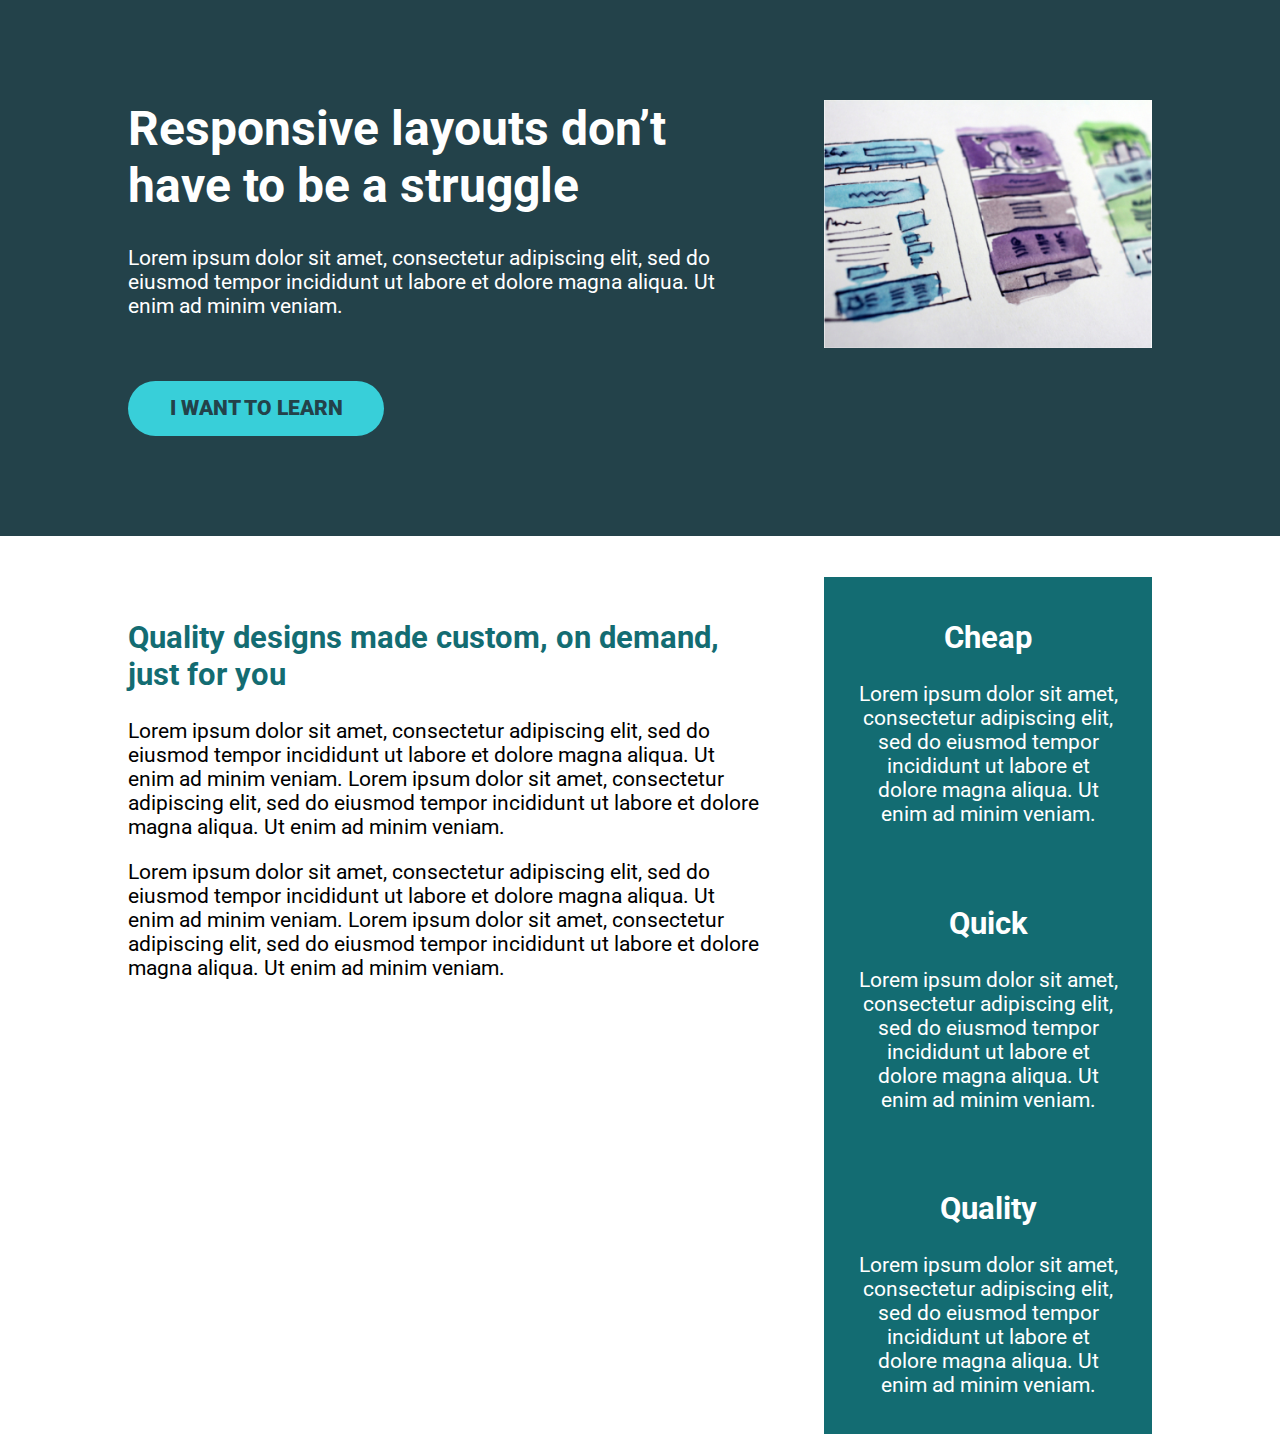
==== fc02/index.html @ 741ba319 "flex clallenge 2" ====
<!DOCTYPE html>
<html lang="en">
  <head>
    <meta charset="UTF-8" />
    <meta name="viewport" content="width=device-width, initial-scale=1.0" />
    <title>Conquering Rsponsive Layouts</title>
    <link
      href="https://fonts.googleapis.com/css2?family=Roboto:wght@400;900&display=swap"
      rel="stylesheet"
    />
    <link rel="stylesheet" href="style.css" />
  </head>
  <body>
    <section class="hero">
      <div class="container row">
        <div class="hero__text">
          <h1>Responsive layouts don’t have to be a struggle</h1>
          <p>
            Lorem ipsum dolor sit amet, consectetur adipiscing elit, sed do
            eiusmod tempor incididunt ut labore et dolore magna aliqua. Ut enim
            ad minim veniam.
          </p>
          <a href="#" class="btn">I want to learn</a>
        </div>
        <img src="img/hero-img.jpg" alt="landing mockups" class="hero__img" />
      </div>
    </section>
    <section class="main">
      <div class="container row">
        <div class="article">
          <h2 class="article__header">
            Quality designs made custom, on demand, just for you
          </h2>
          <p>
            Lorem ipsum dolor sit amet, consectetur adipiscing elit, sed do
            eiusmod tempor incididunt ut labore et dolore magna aliqua. Ut enim
            ad minim veniam. Lorem ipsum dolor sit amet, consectetur adipiscing
            elit, sed do eiusmod tempor incididunt ut labore et dolore magna
            aliqua. Ut enim ad minim veniam.
          </p>
          <p>
            Lorem ipsum dolor sit amet, consectetur adipiscing elit, sed do
            eiusmod tempor incididunt ut labore et dolore magna aliqua. Ut enim
            ad minim veniam. Lorem ipsum dolor sit amet, consectetur adipiscing
            elit, sed do eiusmod tempor incididunt ut labore et dolore magna
            aliqua. Ut enim ad minim veniam.
          </p>
        </div>
        <div class="sidebar">
          <div class="sidebar__block">
            <h2>Cheap</h2>
            <p>
              Lorem ipsum dolor sit amet, consectetur adipiscing elit, sed do
              eiusmod tempor incididunt ut labore et dolore magna aliqua. Ut
              enim ad minim veniam.
            </p>
          </div>
          <div class="sidebar__block">
            <h2>Quick</h2>
            <p>
              Lorem ipsum dolor sit amet, consectetur adipiscing elit, sed do
              eiusmod tempor incididunt ut labore et dolore magna aliqua. Ut
              enim ad minim veniam.
            </p>
          </div>
          <div class="sidebar__block">
            <h2>Quality</h2>
            <p>
              Lorem ipsum dolor sit amet, consectetur adipiscing elit, sed do
              eiusmod tempor incididunt ut labore et dolore magna aliqua. Ut
              enim ad minim veniam.
            </p>
          </div>
        </div>
      </div>
    </section>
  </body>
</html>
---- fc02/style.css ----
/* 
////// For this challenge ///////

- All text is in the text.md file

// Requirements
1. Refer to the design specs for the
   overall layout 
2. The image should line up with
   the sidebar in the section
   below

*/

*,
*::before,
*::after {
  box-sizing: border-box;
}

body {
  margin: 0;
  font-family: "Roboto", sans-serif;
  font-size: 1.3rem;
}

img {
  max-width: 100%;
}

h1 {
  font-size: 3rem;
  margin-top: 0;
}

.container {
  width: 80%;
  max-width: 1100px;
  margin: 0 auto;
}

.row {
  /* display: flex => flex container */
  display: flex;
  justify-content: space-between;

  /* can't use yet */
  /* gap: 100px; */
}

.col {
  /* these are now flex items */
  width: 100%;
}

.col + .col {
  margin-left: 30px;
}

.hero {
  padding: 100px 0;
  background-color: #23424a;
  color: #fff;
}

.hero__text {
  width: 62%;
}

.hero__img {
  width: 32%;
  align-self: flex-start;
}

.hero p {
  margin-bottom: 3em;
}

.main {
  margin-top: 2em;
}

.article {
  width: 62%;
}

.article__header {
  padding-top: 1rem;
  color: #136c72;
}

.sidebar {
  width: 32%;
  background-color: #136c72;
  color: white;
}

.sidebar__block {
  padding: 1rem 2rem;
  text-align: center;
}

.btn {
  display: inline-block;
  text-decoration: none;
  text-transform: uppercase;
  color: #23424a;
  font-weight: 900;
  background-color: #38cfd9;
  padding: 0.75em 2em;
  border-radius: 100px;
}

.btn:hover,
.btn:focus {
  opacity: 0.75;
}
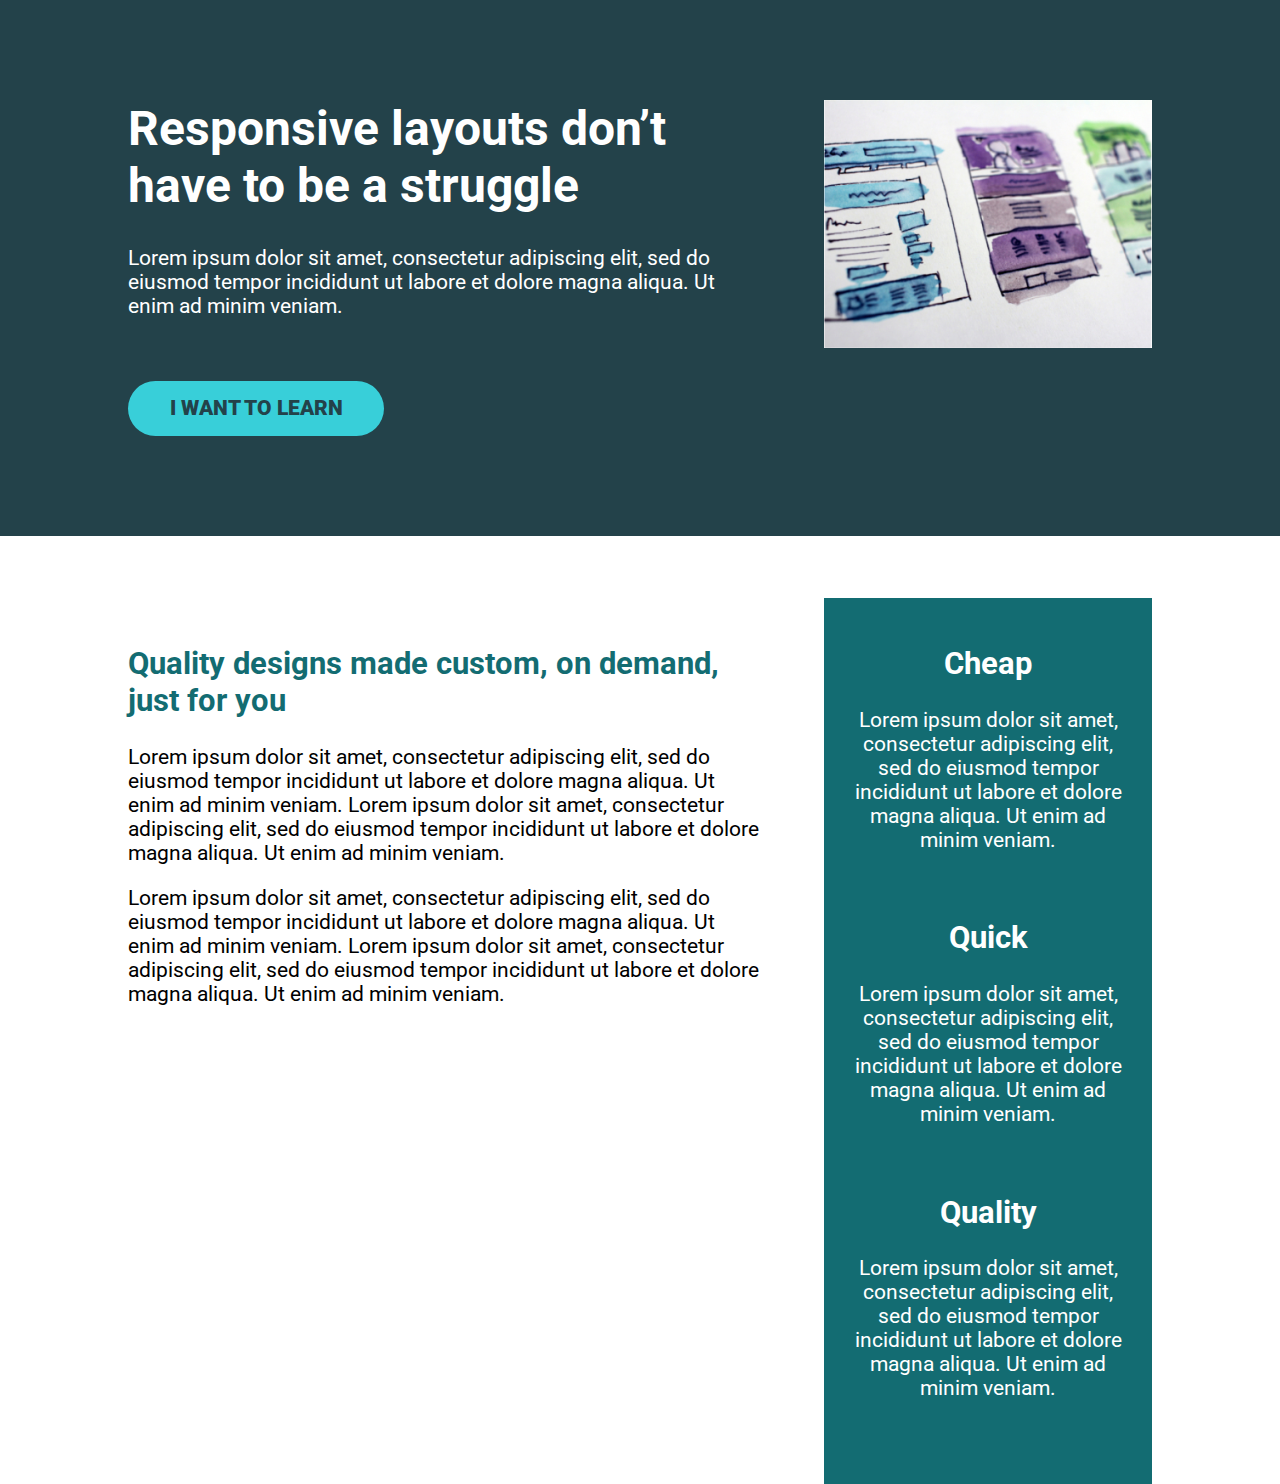
==== commit 04b382ad: "flex challenge 02 optimization" ====
--- a/fc02/index.html
+++ b/fc02/index.html
@@ -25,54 +25,46 @@
         <img src="img/hero-img.jpg" alt="landing mockups" class="hero__img" />
       </div>
     </section>
-    <section class="main">
-      <div class="container row">
-        <div class="article">
-          <h2 class="article__header">
-            Quality designs made custom, on demand, just for you
-          </h2>
-          <p>
-            Lorem ipsum dolor sit amet, consectetur adipiscing elit, sed do
-            eiusmod tempor incididunt ut labore et dolore magna aliqua. Ut enim
-            ad minim veniam. Lorem ipsum dolor sit amet, consectetur adipiscing
-            elit, sed do eiusmod tempor incididunt ut labore et dolore magna
-            aliqua. Ut enim ad minim veniam.
-          </p>
-          <p>
-            Lorem ipsum dolor sit amet, consectetur adipiscing elit, sed do
-            eiusmod tempor incididunt ut labore et dolore magna aliqua. Ut enim
-            ad minim veniam. Lorem ipsum dolor sit amet, consectetur adipiscing
-            elit, sed do eiusmod tempor incididunt ut labore et dolore magna
-            aliqua. Ut enim ad minim veniam.
-          </p>
-        </div>
-        <div class="sidebar">
-          <div class="sidebar__block">
-            <h2>Cheap</h2>
-            <p>
-              Lorem ipsum dolor sit amet, consectetur adipiscing elit, sed do
-              eiusmod tempor incididunt ut labore et dolore magna aliqua. Ut
-              enim ad minim veniam.
-            </p>
-          </div>
-          <div class="sidebar__block">
-            <h2>Quick</h2>
-            <p>
-              Lorem ipsum dolor sit amet, consectetur adipiscing elit, sed do
-              eiusmod tempor incididunt ut labore et dolore magna aliqua. Ut
-              enim ad minim veniam.
-            </p>
-          </div>
-          <div class="sidebar__block">
-            <h2>Quality</h2>
-            <p>
-              Lorem ipsum dolor sit amet, consectetur adipiscing elit, sed do
-              eiusmod tempor incididunt ut labore et dolore magna aliqua. Ut
-              enim ad minim veniam.
-            </p>
-          </div>
-        </div>
-      </div>
-    </section>
+    <main class="main container row">
+      <section class="article">
+        <h2 class="article__header">
+          Quality designs made custom, on demand, just for you
+        </h2>
+        <p>
+          Lorem ipsum dolor sit amet, consectetur adipiscing elit, sed do
+          eiusmod tempor incididunt ut labore et dolore magna aliqua. Ut enim ad
+          minim veniam. Lorem ipsum dolor sit amet, consectetur adipiscing elit,
+          sed do eiusmod tempor incididunt ut labore et dolore magna aliqua. Ut
+          enim ad minim veniam.
+        </p>
+        <p>
+          Lorem ipsum dolor sit amet, consectetur adipiscing elit, sed do
+          eiusmod tempor incididunt ut labore et dolore magna aliqua. Ut enim ad
+          minim veniam. Lorem ipsum dolor sit amet, consectetur adipiscing elit,
+          sed do eiusmod tempor incididunt ut labore et dolore magna aliqua. Ut
+          enim ad minim veniam.
+        </p>
+      </section>
+      <aside class="sidebar">
+        <h2>Cheap</h2>
+        <p class="sidebar__text">
+          Lorem ipsum dolor sit amet, consectetur adipiscing elit, sed do
+          eiusmod tempor incididunt ut labore et dolore magna aliqua. Ut enim ad
+          minim veniam.
+        </p>
+        <h2>Quick</h2>
+        <p class="sidebar__text">
+          Lorem ipsum dolor sit amet, consectetur adipiscing elit, sed do
+          eiusmod tempor incididunt ut labore et dolore magna aliqua. Ut enim ad
+          minim veniam.
+        </p>
+        <h2>Quality</h2>
+        <p class="sidebar__text">
+          Lorem ipsum dolor sit amet, consectetur adipiscing elit, sed do
+          eiusmod tempor incididunt ut labore et dolore magna aliqua. Ut enim ad
+          minim veniam.
+        </p>
+      </aside>
+    </main>
   </body>
 </html>
--- a/fc02/style.css
+++ b/fc02/style.css
@@ -77,15 +77,15 @@
 }
 
 .main {
-  margin-top: 2em;
+  margin-top: 3em;
 }
 
 .article {
+  padding-top: 1em;
   width: 62%;
 }
 
 .article__header {
-  padding-top: 1rem;
   color: #136c72;
 }
 
@@ -93,11 +93,12 @@
   width: 32%;
   background-color: #136c72;
   color: white;
+  text-align: center;
+  padding: 1em;
 }
 
-.sidebar__block {
-  padding: 1rem 2rem;
-  text-align: center;
+.sidebar__text {
+  padding-bottom: 2em;
 }
 
 .btn {
